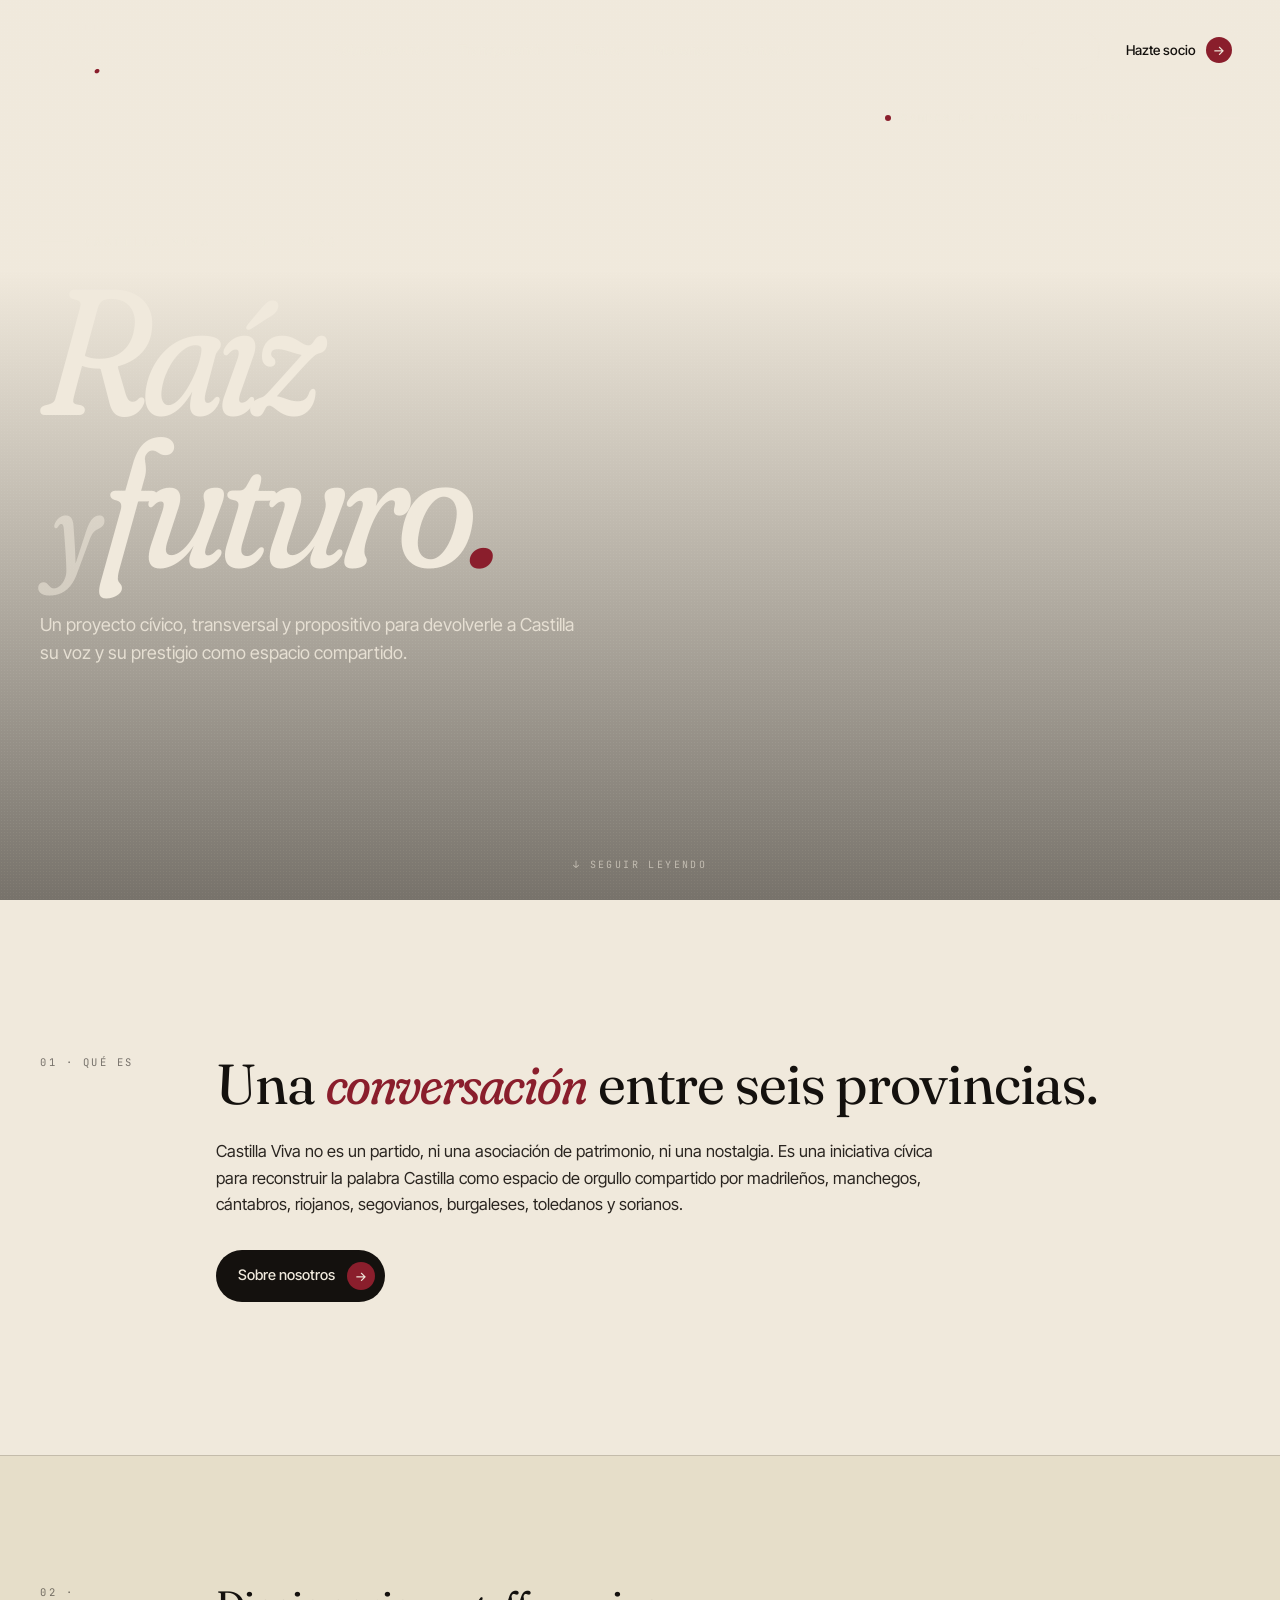
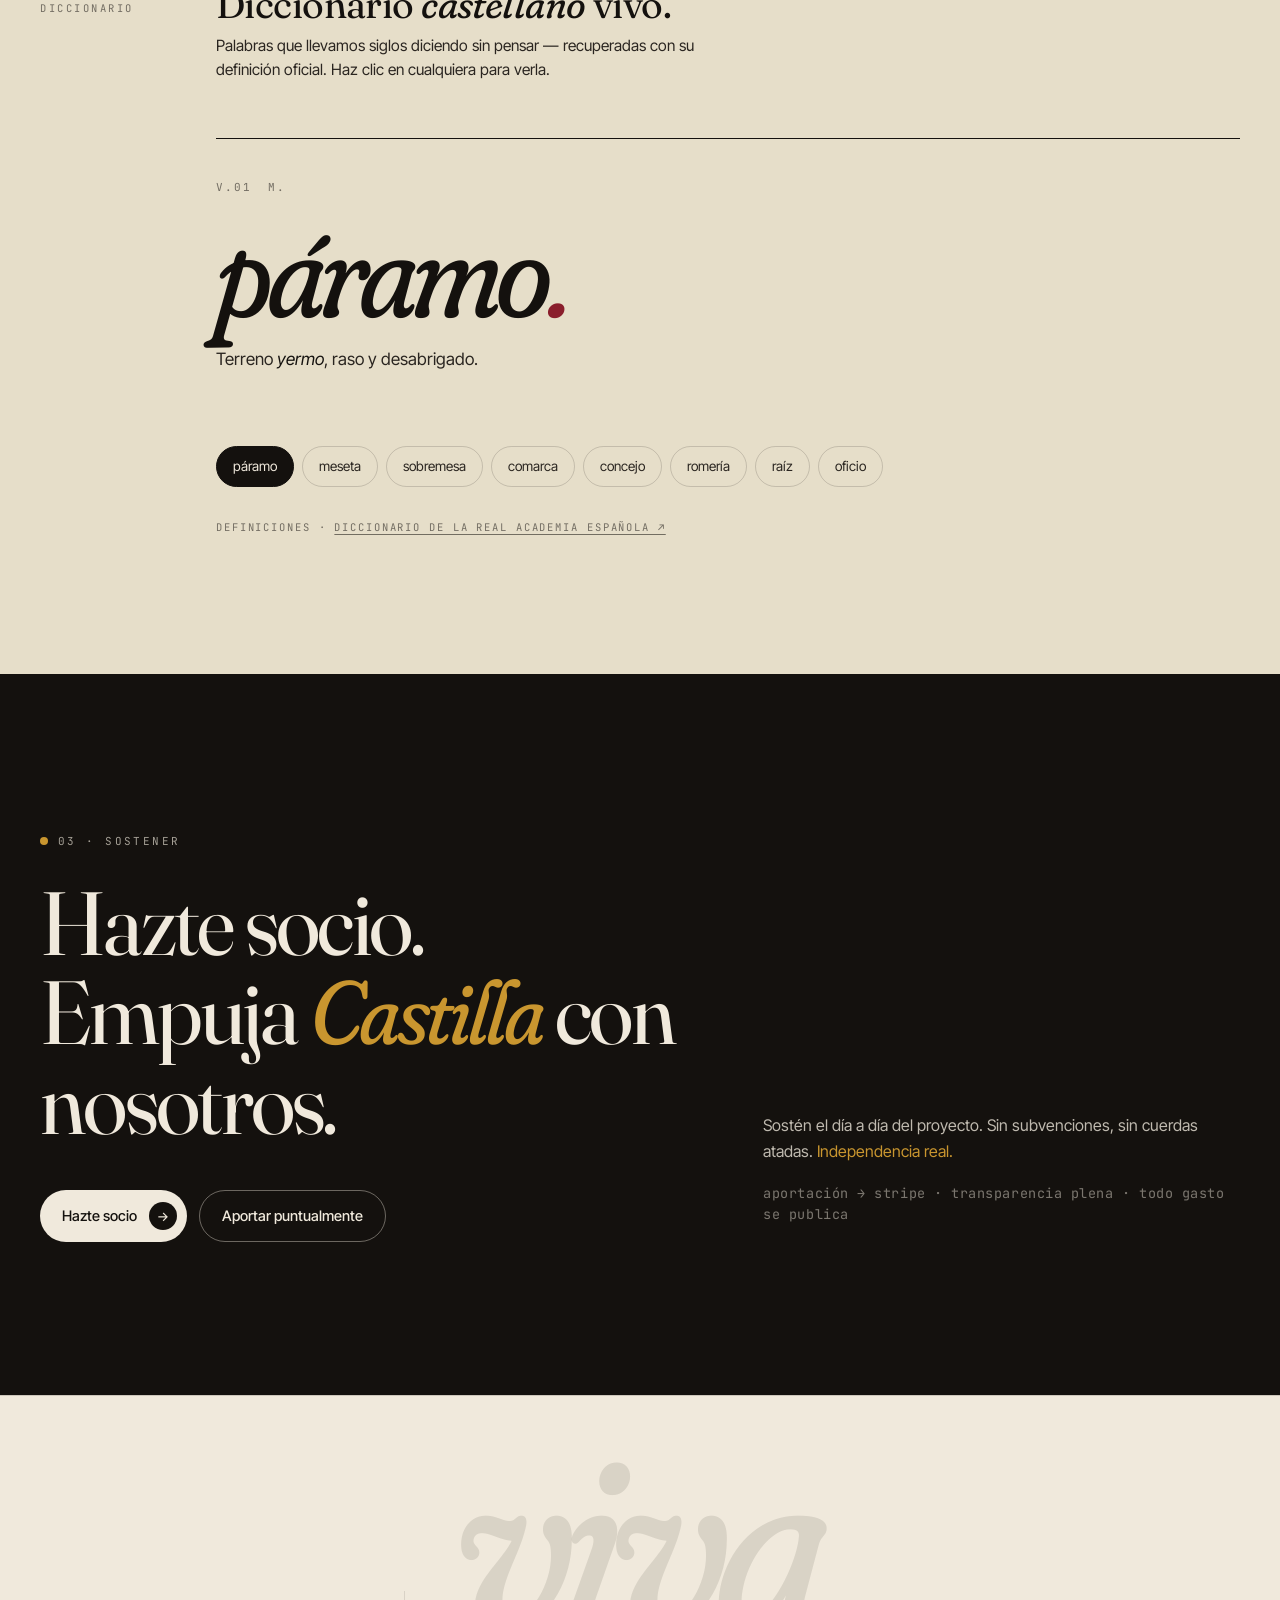
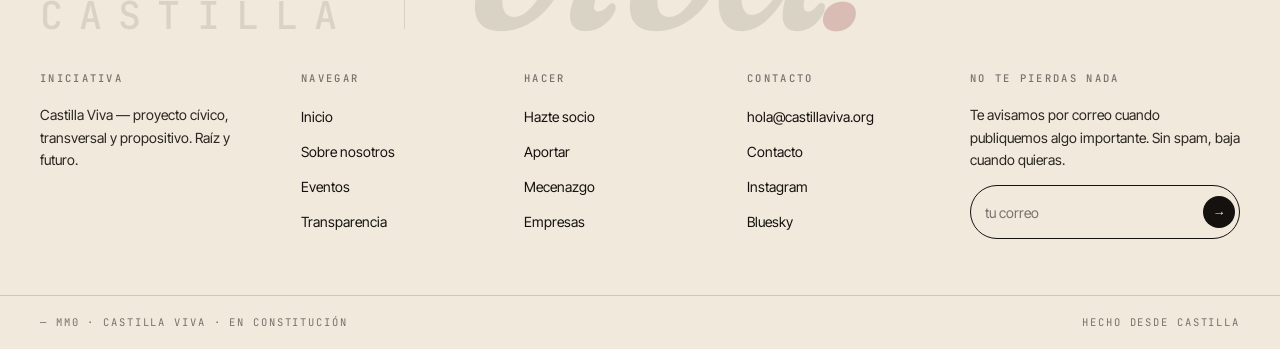
==== index.html @ f93695a1 "Add files via upload" ====
<!doctype html>
<html lang="es">
<head>
  <meta charset="utf-8">
  <title>Castilla Viva — Raíz y futuro.</title>
  <meta name="viewport" content="width=device-width, initial-scale=1">
  <meta name="description" content="Castilla Viva — proyecto cívico, transversal y propositivo. Raíz y futuro.">
  <link rel="icon" type="image/svg+xml" href="assets/avatar-v.svg">
  <link rel="stylesheet" href="colors_and_type.css">
  <link rel="stylesheet" href="_shared/site.css">
  <script src="_shared/header.js" defer></script>
  <script src="_shared/footer.js" defer></script>

  <style>
    /* ─────────────────────────────────────────────────────
       HERO — vídeos rotativos + lema "Raíz y futuro"
       ──────────────────────────────────────────────────── */
    .hero {
      position: relative;
      height: 100vh;
      min-height: 720px;
      overflow: hidden;
      color: var(--cv-paper);
      border-top: 0;
      padding: 0;
    }
    .hero .scene {
      position: absolute;
      inset: 0;
      width: 100%;
      height: 100%;
      object-fit: cover;
      opacity: 0;
      transform: scale(1);
      transition: opacity 1.8s ease, transform 6s ease;
    }
    .hero .scene.active {
      opacity: 1;
      transform: scale(1.05);
    }
    .hero .overlay {
      position: absolute; inset: 0;
      background: linear-gradient(180deg, rgba(20,17,14,0) 30%, rgba(20,17,14,.55) 100%);
    }
    .hero .grain {
      position: absolute; inset: 0;
      opacity: .14;
      mix-blend-mode: overlay;
      background-image: radial-gradient(rgba(240,233,220,.5) 1px, transparent 1px);
      background-size: 3px 3px;
      pointer-events: none;
    }

    /* Etiqueta de escena (arriba derecha) */
    .scene-label {
      position: absolute;
      top: 110px; right: 40px;
      font-family: var(--cv-mono);
      font-size: 10.5px;
      letter-spacing: .22em;
      text-transform: uppercase;
      color: rgba(240,233,220,.7);
      display: flex;
      align-items: center;
      gap: 10px;
      z-index: 2;
    }
    .scene-label .dot {
      width: 6px; height: 6px;
      background: var(--cv-carmesi);
      border-radius: 50%;
      display: inline-block;
    }
    .scene-label .pips { display: inline-flex; gap: 4px; margin-left: 12px; }
    .scene-label .pip {
      width: 18px; height: 2px;
      background: rgba(240,233,220,.3);
      transition: background .3s;
    }
    .scene-label .pip.active { background: var(--cv-paper); }
    @media (max-width: 720px) { .scene-label { top: 76px; right: 24px; font-size: 9.5px; } }

    /* Bloque central — lema */
    .hero-center {
      position: absolute;
      inset: 0;
      display: flex;
      flex-direction: column;
      justify-content: center;
      padding: 0 40px;
      z-index: 2;
    }
    @media (max-width: 720px) { .hero-center { padding: 0 24px; } }

    .hero-eyebrow {
      font-family: var(--cv-mono);
      font-size: 11.5px;
      letter-spacing: .24em;
      text-transform: uppercase;
      color: rgba(240,233,220,.7);
      margin-bottom: 24px;
      display: flex;
      align-items: center;
      gap: 12px;
    }
    .hero-eyebrow .ln {
      width: 32px; height: 1px;
      background: rgba(240,233,220,.5);
      display: inline-block;
    }

    .hero-lema {
      font-family: var(--cv-serif);
      font-weight: 400;
      font-style: italic;
      font-variation-settings: "SOFT" 100, "opsz" 144;
      font-size: clamp(80px, 14vw, 220px);
      line-height: .85;
      letter-spacing: -0.05em;
      color: var(--cv-paper);
      margin: 0;
      max-width: 1100px;
    }
    .hero-lema .y {
      font-style: italic;
      font-variation-settings: "SOFT" 100, "opsz" 144;
      color: var(--cv-paper);
      opacity: .55;
      font-size: .65em;
      padding: 0 .1em;
    }
    .hero-lema .dot { color: var(--cv-carmesi); }

    .hero-deck {
      font-family: var(--cv-sans);
      font-size: clamp(16px, 1.4vw, 19px);
      line-height: 1.55;
      color: rgba(240,233,220,.86);
      max-width: 540px;
      margin: 32px 0 0;
      text-wrap: pretty;
    }

    /* Indicador de scroll abajo */
    .scroll-cue {
      position: absolute;
      bottom: 28px; left: 50%;
      transform: translateX(-50%);
      font-family: var(--cv-mono);
      font-size: 10px;
      letter-spacing: .24em;
      text-transform: uppercase;
      color: rgba(240,233,220,.6);
      z-index: 2;
      pointer-events: none;
      animation: cuePulse 2400ms ease-in-out infinite 1.6s;
    }
    @keyframes cuePulse {
      0%, 100% { opacity: .35; transform: translate(-50%, 0); }
      50%      { opacity: 1;   transform: translate(-50%, 4px); }
    }

    /* ─────────────────────────────────────────────────────
       Sección "qué es Castilla Viva" — un solo párrafo + CTA
       ──────────────────────────────────────────────────── */
    .que-es {
      padding: clamp(96px, 12vw, 160px) 40px;
      border-top: 0;
    }
    .que-es-grid {
      max-width: 1200px;
      margin: 0 auto;
      display: grid;
      grid-template-columns: 120px 1fr;
      gap: 56px;
    }
    @media (max-width: 880px) { .que-es-grid { grid-template-columns: 1fr; gap: 32px; } }
    .que-es .num {
      font-family: var(--cv-mono);
      font-size: 10.5px;
      letter-spacing: .24em;
      text-transform: uppercase;
      color: var(--cv-mute);
    }
    .que-es h2 {
      font-family: var(--cv-serif);
      font-weight: 400;
      font-size: clamp(36px, 4.4vw, 60px);
      line-height: 1.08;
      letter-spacing: -0.02em;
      margin: 0 0 24px;
      text-wrap: balance;
      max-width: 900px;
    }
    .que-es h2 em {
      font-style: italic;
      font-variation-settings: "SOFT" 100, "opsz" 144;
      color: var(--cv-carmesi);
    }
    .que-es p {
      font-family: var(--cv-sans);
      font-size: clamp(16.5px, 1.2vw, 19px);
      line-height: 1.6;
      color: var(--cv-ink-2);
      margin: 0 0 32px;
      max-width: 720px;
      text-wrap: pretty;
    }
    .que-es .btn {
      display: inline-flex;
      align-items: center;
      gap: 12px;
      font-family: var(--cv-sans);
      font-weight: 500;
      font-size: 14.5px;
      background: var(--cv-ink);
      color: var(--cv-paper);
      padding: 12px 10px 12px 22px;
      border-radius: 999px;
      text-decoration: none;
      transition: background .25s ease;
    }
    .que-es .btn:hover { background: var(--cv-ink-2); }
    .que-es .btn .bubble {
      width: 28px; height: 28px;
      background: var(--cv-carmesi);
      color: var(--cv-paper);
      border-radius: 50%;
      display: inline-flex; align-items: center; justify-content: center;
      font-size: 13px;
    }

    /* ─────────────────────────────────────────────────────
       Diccionario castellano vivo — palabras + def. RAE
       ──────────────────────────────────────────────────── */
    .dicc {
      background: var(--cv-paper-2);
      border-top: 1px solid var(--cv-rule);
      padding: clamp(80px, 10vw, 140px) 40px;
    }
    .dicc-grid {
      max-width: 1200px;
      margin: 0 auto;
      display: grid;
      grid-template-columns: 120px 1fr;
      gap: 56px;
    }
    @media (max-width: 880px) { .dicc-grid { grid-template-columns: 1fr; gap: 24px; } }
    .dicc .num {
      font-family: var(--cv-mono);
      font-size: 10.5px;
      letter-spacing: .24em;
      text-transform: uppercase;
      color: var(--cv-mute);
    }
    .dicc h2 {
      font-family: var(--cv-serif);
      font-weight: 400;
      font-size: clamp(28px, 3vw, 38px);
      line-height: 1.1;
      letter-spacing: -0.015em;
      margin: 0 0 8px;
      color: var(--cv-ink);
    }
    .dicc .lead {
      font-family: var(--cv-sans);
      font-size: 15.5px;
      line-height: 1.55;
      color: var(--cv-ink-2);
      max-width: 540px;
      margin: 0 0 56px;
    }

    .dicc-card {
      padding: 40px 0 0;
      border-top: 1px solid var(--cv-ink);
      min-height: 280px;
      display: flex;
      flex-direction: column;
      gap: 18px;
    }
    .dicc-card .meta {
      display: flex;
      align-items: baseline;
      gap: 16px;
      font-family: var(--cv-mono);
      font-size: 11px;
      letter-spacing: .18em;
      text-transform: uppercase;
      color: var(--cv-mute);
    }
    .dicc-word {
      font-family: var(--cv-serif);
      font-weight: 400;
      font-style: italic;
      font-variation-settings: "SOFT" 100, "opsz" 144;
      font-size: clamp(72px, 10vw, 156px);
      line-height: .9;
      letter-spacing: -0.045em;
      color: var(--cv-ink);
      animation: dicFadeIn .55s ease;
    }
    .dicc-word .dot { color: var(--cv-carmesi); }
    .dicc-def {
      font-family: var(--cv-sans);
      font-size: clamp(17px, 1.3vw, 21px);
      line-height: 1.5;
      color: var(--cv-ink-2);
      max-width: 720px;
      margin: 0;
      animation: dicFadeIn .55s ease;
    }
    .dicc-def em {
      font-style: italic;
      font-variation-settings: "SOFT" 100, "opsz" 144;
      color: var(--cv-ink);
    }
    @keyframes dicFadeIn {
      from { opacity: 0; transform: translateY(8px); }
      to   { opacity: 1; transform: translateY(0); }
    }

    /* Lista de palabras seleccionables */
    .dicc-pick {
      display: flex;
      flex-wrap: wrap;
      gap: 8px;
      margin-top: 28px;
    }
    .dicc-pick button {
      background: transparent;
      border: 1px solid var(--cv-rule);
      padding: 9px 16px;
      border-radius: 999px;
      font-family: var(--cv-sans);
      font-size: 13.5px;
      color: var(--cv-ink-2);
      cursor: pointer;
      transition: border-color .2s ease, color .2s ease, background .2s ease;
    }
    .dicc-pick button:hover {
      border-color: var(--cv-ink);
      color: var(--cv-ink);
    }
    .dicc-pick button[aria-pressed="true"] {
      background: var(--cv-ink);
      border-color: var(--cv-ink);
      color: var(--cv-paper);
    }
    .dicc-source {
      margin-top: 32px;
      font-family: var(--cv-mono);
      font-size: 10.5px;
      letter-spacing: .18em;
      text-transform: uppercase;
      color: var(--cv-mute);
    }
    .dicc-source a { color: var(--cv-mute); text-decoration: underline; text-underline-offset: 3px; }
    .dicc-source a:hover { color: var(--cv-ink); }

    /* ─────────────────────────────────────────────────────
       Bloque hazte socio — oro sobre tinta (original)
       ──────────────────────────────────────────────────── */
    .socio {
      background: var(--cv-ink);
      color: var(--cv-paper);
      padding: clamp(96px, 12vw, 160px) 40px;
    }
    .socio-grid {
      max-width: 1200px;
      margin: 0 auto;
      display: grid;
      grid-template-columns: 1.4fr 1fr;
      gap: 56px;
      align-items: end;
    }
    @media (max-width: 880px) { .socio-grid { grid-template-columns: 1fr; gap: 32px; } }

    .socio .eyebrow {
      display: inline-flex;
      align-items: center;
      gap: 10px;
      font-family: var(--cv-mono);
      font-size: 11px;
      letter-spacing: .22em;
      text-transform: uppercase;
      color: rgba(240, 233, 220, .66);
      margin-bottom: 28px;
    }
    .socio .eyebrow .dot {
      width: 8px; height: 8px;
      background: var(--cv-oro);
      border-radius: 50%;
    }
    .socio h2 {
      font-family: var(--cv-serif);
      font-weight: 400;
      font-size: clamp(48px, 7vw, 92px);
      line-height: 1.0;
      letter-spacing: -0.03em;
      margin: 0;
      padding-bottom: .08em;
      text-wrap: balance;
    }
    .socio h2 em {
      font-style: italic;
      font-variation-settings: "SOFT" 100, "opsz" 144;
      color: var(--cv-oro);
    }
    .socio .ctas {
      display: flex;
      gap: 12px;
      margin-top: 36px;
      flex-wrap: wrap;
    }
    .socio .btn-primary,
    .socio .btn-secondary {
      display: inline-flex;
      align-items: center;
      gap: 12px;
      font-family: var(--cv-sans);
      font-weight: 500;
      font-size: 14.5px;
      padding: 12px 22px;
      border-radius: 999px;
      cursor: pointer;
      text-decoration: none;
      transition: background .25s, color .25s, border-color .25s;
    }
    .socio .btn-primary {
      background: var(--cv-paper);
      color: var(--cv-ink);
      padding: 12px 10px 12px 22px;
      border: 0;
    }
    .socio .btn-primary:hover { background: var(--cv-oro); }
    .socio .btn-primary .bubble {
      width: 28px; height: 28px;
      background: var(--cv-ink);
      color: var(--cv-paper);
      border-radius: 50%;
      display: inline-flex; align-items: center; justify-content: center;
      font-size: 13px;
    }
    .socio .btn-secondary {
      background: transparent;
      color: var(--cv-paper);
      border: 1px solid rgba(240, 233, 220, .4);
    }
    .socio .btn-secondary:hover { border-color: var(--cv-paper); }

    .socio-aside {
      padding-bottom: 16px;
      display: flex;
      flex-direction: column;
      gap: 18px;
    }
    .socio-aside p {
      margin: 0;
      font-family: var(--cv-sans);
      font-size: 16px;
      line-height: 1.6;
      color: rgba(240, 233, 220, .78);
    }
    .socio-aside .oro { color: var(--cv-oro); }
  </style>
</head>
<body>

<cv-header data-transparent-start></cv-header>

<main>

  <!-- ─────────────────────────────────────────────────────
       HERO — vídeo + lema
       ──────────────────────────────────────────────────── -->
  <section class="hero" id="inicio" data-screen-label="01 Inicio">

    <!-- Capas de vídeo/escena -->
    <video class="scene active" data-scene="0" src="video/lavanda-brihuega.mp4" autoplay muted loop playsinline></video>
    <div class="scene" data-scene="1" style="background: radial-gradient(120% 80% at 30% 70%, #c9a674 0%, #b48451 35%, #6a4324 78%, #2a1d10 100%);"></div>
    <div class="scene" data-scene="2" style="background: radial-gradient(120% 90% at 50% 30%, #6f9bb3 0%, #345a78 45%, #1a3447 80%, #0d1d28 100%);"></div>
    <div class="scene" data-scene="3" style="background: radial-gradient(110% 80% at 50% 50%, #d4b074 0%, #8f6d3e 30%, #3a2c1a 70%, #0f0b07 100%);"></div>

    <div class="overlay"></div>
    <div class="grain"></div>

    <!-- Etiqueta arriba derecha -->
    <div class="scene-label" id="scene-label">
      <span class="dot"></span>
      <span class="text">Campos de lavanda · Brihuega</span>
      <span class="pips">
        <span class="pip active"></span>
        <span class="pip"></span>
        <span class="pip"></span>
        <span class="pip"></span>
      </span>
    </div>

    <!-- Lema centrado -->
    <div class="hero-center">
      <span class="hero-eyebrow"><span class="ln"></span>Castilla viva · v.1 · 2026</span>
      <h1 class="hero-lema">
        Raíz<br>
        <span class="y">y</span>futuro<span class="dot">.</span>
      </h1>
      <p class="hero-deck">
        Un proyecto cívico, transversal y propositivo para devolverle a Castilla
        su voz y su prestigio como espacio compartido.
      </p>
    </div>

    <span class="scroll-cue">↓ seguir leyendo</span>
  </section>


  <!-- ─────────────────────────────────────────────────────
       QUÉ ES — resumen muy breve
       ──────────────────────────────────────────────────── -->
  <section class="que-es" id="que-es">
    <div class="que-es-grid">
      <span class="num">01 · qué es</span>
      <div>
        <h2>Una <em>conversación</em> entre seis provincias.</h2>
        <p>
          Castilla Viva no es un partido, ni una asociación de patrimonio, ni una
          nostalgia. Es una iniciativa cívica para reconstruir la palabra Castilla
          como espacio de orgullo compartido por madrileños, manchegos, cántabros,
          riojanos, segovianos, burgaleses, toledanos y sorianos.
        </p>
        <a class="btn" href="sobre-nosotros.html">
          Sobre nosotros
          <span class="bubble">→</span>
        </a>
      </div>
    </div>
  </section>


  <!-- ─────────────────────────────────────────────────────
       DICCIONARIO — palabras + def. RAE
       ──────────────────────────────────────────────────── -->
  <section class="dicc" id="diccionario">
    <div class="dicc-grid">
      <span class="num">02 · diccionario</span>
      <div>
        <h2>Diccionario <em style="font-style: italic; font-variation-settings: 'SOFT' 100;">castellano</em> vivo.</h2>
        <p class="lead">
          Palabras que llevamos siglos diciendo sin pensar — recuperadas con
          su definición oficial. Haz clic en cualquiera para verla.
        </p>

        <div class="dicc-card">
          <div class="meta">
            <span id="dicc-num">v.01</span>
            <span id="dicc-type"></span>
          </div>
          <div class="dicc-word" id="dicc-word">páramo<span class="dot">.</span></div>
          <p class="dicc-def" id="dicc-def">Terreno <em>yermo</em>, raso y desabrigado.</p>
        </div>

        <div class="dicc-pick" id="dicc-pick" role="tablist" aria-label="Palabras del diccionario"></div>

        <p class="dicc-source">
          Definiciones · <a href="https://dle.rae.es/" target="_blank" rel="noopener">Diccionario de la Real Academia Española ↗</a>
        </p>
      </div>
    </div>
  </section>


  <!-- ─────────────────────────────────────────────────────
       HAZTE SOCIO — oro sobre tinta
       ──────────────────────────────────────────────────── -->
  <section class="socio" id="socio">
    <div class="socio-grid">
      <div>
        <span class="eyebrow"><span class="dot"></span>03 · sostener</span>
        <h2>
          Hazte socio.<br>
          Empuja <em>Castilla</em> con nosotros.
        </h2>
        <div class="ctas">
          <a class="btn-primary" href="hazte-socio.html">
            Hazte socio
            <span class="bubble">→</span>
          </a>
          <a class="btn-secondary" href="https://buy.stripe.com/REEMPLAZAR_CON_PAYMENT_LINK" target="_blank" rel="noopener">
            Aportar puntualmente
          </a>
        </div>
      </div>
      <div class="socio-aside">
        <p>
          Sostén el día a día del proyecto. Sin subvenciones, sin cuerdas atadas.
          <span class="oro">Independencia real.</span>
        </p>
        <p style="font-size: 13.5px; opacity: .6; font-family: var(--cv-mono); letter-spacing: .04em;">
          aportación → stripe · transparencia plena · todo gasto se publica
        </p>
      </div>
    </div>
  </section>

</main>

<cv-footer></cv-footer>


<!-- ─────────────────────────────────────────────────────
     Scripts de la home
     ──────────────────────────────────────────────────── -->
<script>
  // ── HERO · rotación de escenas ───────────────────────────
  (function () {
    const SCENES = [
      'Campos de lavanda · Brihuega',
      'Estepa manchega',
      'Mar cantábrico',
      'Madrid · cámara rápida',
    ];
    const scenes = document.querySelectorAll('.hero .scene');
    const pips = document.querySelectorAll('.scene-label .pip');
    const labelText = document.querySelector('#scene-label .text');
    let i = 0;
    setInterval(() => {
      scenes[i].classList.remove('active');
      pips[i].classList.remove('active');
      i = (i + 1) % SCENES.length;
      scenes[i].classList.add('active');
      pips[i].classList.add('active');
      labelText.textContent = SCENES[i];
    }, 4800);
  })();

  // ── DICCIONARIO · palabras + definiciones RAE ────────────
  // ⚠️ Edita libremente este array — formato: { word, def, type, attrib }
  //    def admite <em> para resaltar palabras dentro de la definición.
  //    type es la abreviatura RAE: m., f., tr., intr., adj., etc.
  const PALABRAS = [
    { word: 'páramo',     type: 'm.', def: 'Terreno <em>yermo</em>, raso y desabrigado.' },
    { word: 'meseta',     type: 'f.', def: 'Planicie extensa situada a determinada altura sobre el nivel del mar.' },
    { word: 'sobremesa',  type: 'f.', def: 'Tiempo que se está a la mesa después de haber comido.' },
    { word: 'comarca',    type: 'f.', def: 'División de territorio que comprende varias poblaciones.' },
    { word: 'concejo',    type: 'm.', def: 'Reunión de los individuos de un concejo o municipio. Ayuntamiento.' },
    { word: 'romería',    type: 'f.', def: 'Viaje o peregrinación, especialmente la que se hace por <em>devoción</em> a un santuario.' },
    { word: 'raíz',       type: 'f.', def: 'Parte de los vegetales que crece en dirección inversa a la del tallo y se encarga de absorber sustancias necesarias para su crecimiento.' },
    { word: 'oficio',     type: 'm.', def: 'Ocupación habitual. Cargo, ministerio. Profesión de algún arte mecánica.' },
  ];

  (function () {
    const pick = document.getElementById('dicc-pick');
    const wordEl = document.getElementById('dicc-word');
    const defEl = document.getElementById('dicc-def');
    const numEl = document.getElementById('dicc-num');
    const typeEl = document.getElementById('dicc-type');

    function render(idx) {
      const p = PALABRAS[idx];
      wordEl.innerHTML = `${p.word}<span class="dot">.</span>`;
      defEl.innerHTML = p.def;
      numEl.textContent = `v.${String(idx + 1).padStart(2, '0')}`;
      typeEl.textContent = p.type || '';
      // re-trigger animation
      wordEl.style.animation = 'none'; defEl.style.animation = 'none';
      // eslint-disable-next-line
      wordEl.offsetHeight; defEl.offsetHeight;
      wordEl.style.animation = ''; defEl.style.animation = '';

      pick.querySelectorAll('button').forEach((b, i) => {
        b.setAttribute('aria-pressed', String(i === idx));
      });
    }

    PALABRAS.forEach((p, i) => {
      const b = document.createElement('button');
      b.type = 'button';
      b.textContent = p.word;
      b.setAttribute('aria-pressed', String(i === 0));
      b.addEventListener('click', () => render(i));
      pick.appendChild(b);
    });

    render(0);
  })();
</script>

</body>
</html>
---- colors_and_type.css ----
/* ─────────────────────────────────────────────────────────────
   Castilla Viva — design tokens
   Sourced from uploads/Manual Castilla Viva.html
   ──────────────────────────────────────────────────────────── */

/* Fraunces + JetBrains Mono + Inter Tight — Google Fonts */
@import url('https://fonts.googleapis.com/css2?family=Fraunces:ital,opsz,wght,SOFT@0,9..144,300..900,0..100;1,9..144,300..900,0..100&family=Inter+Tight:ital,wght@0,100..900;1,100..900&family=JetBrains+Mono:wght@400;500;700&display=swap');

:root {
  /* ── Tinta y papel (marca madre) ───────────────────────── */
  --cv-ink:        #14110e;   /* tinta · texto, fondos invertidos */
  --cv-ink-2:      #2a2520;   /* tinta secundaria · cuerpo de texto */
  --cv-paper:      #f0e9dc;   /* papel envejecido · fondo principal */
  --cv-paper-2:    #e6dec9;   /* papel medio · zonas de descanso */
  --cv-paper-3:    #d8cfb6;   /* papel oscuro · acentos sutiles */

  /* ── Reglas, mutes ─────────────────────────────────────── */
  --cv-rule:       rgba(20,17,14,.16);
  --cv-rule-2:     rgba(20,17,14,.08);
  --cv-mute:       rgba(20,17,14,.55);
  --cv-mute-2:     rgba(20,17,14,.32);
  --cv-rule-inv:   rgba(240,233,220,.18);
  --cv-mute-inv:   rgba(240,233,220,.55);

  /* ── Acentos marca madre — RESERVADOS ──────────────────── */
  --cv-carmesi:    #8a1e2c;   /* solo en el punto sobre claro */
  --cv-carmesi-2:  #6b1220;
  --cv-oro:        #c9962f;   /* solo sobre oscuro / invertido */
  --cv-oro-2:      #a07820;
  --cv-oro-light:  #d9a849;

  /* ── Submarcas regionales ──────────────────────────────── */
  --cv-merindades:    #2f5d3a;  /* I · verde monte — norte del Duero */
  --cv-merindades-2:  #1f3f28;
  --cv-comunidades:   #5b3f7a;  /* II · morado comunero — Villalar */
  --cv-comunidades-2: #432d5c;
  --cv-ordenes:       #2e5a7e;  /* III · añil manchego — sur peninsular */
  --cv-ordenes-2:     #1f3f5a;

  /* ── Familias tipográficas ─────────────────────────────── */
  --cv-mono:  'JetBrains Mono', ui-monospace, SFMono-Regular, Menlo, monospace;
  --cv-sans:  'Inter Tight', -apple-system, BlinkMacSystemFont, 'Helvetica Neue', sans-serif;
  --cv-serif: 'Fraunces', 'Iowan Old Style', Georgia, serif;

  /* ── Escalas semánticas (jerarquía editorial) ──────────── */
  /* Display · Fraunces itálica SOFT 100 — solo titulares heroicos */
  --cv-display-size:    clamp(56px, 7vw, 96px);
  --cv-display-lh:      .95;
  --cv-display-tracking: -0.025em;

  /* H1 · Fraunces 400 — entradas de sección */
  --cv-h1-size:         40px;
  --cv-h1-lh:           1.05;
  --cv-h1-tracking:     -0.02em;

  /* H2 · Fraunces 400 */
  --cv-h2-size:         28px;
  --cv-h2-lh:           1.15;
  --cv-h2-tracking:     -0.015em;

  /* H3 · Fraunces 400 */
  --cv-h3-size:         22px;
  --cv-h3-lh:           1.2;
  --cv-h3-tracking:     -0.01em;

  /* Eyebrow · JetBrains Mono uppercase — etiquetas / archivo */
  --cv-eyebrow-size:    11px;
  --cv-eyebrow-tracking: .26em;

  /* Eyebrow micro — pies, datos, números */
  --cv-meta-size:       10px;
  --cv-meta-tracking:   .14em;

  /* Body · Inter Tight — voz cotidiana */
  --cv-body-size:       16px;
  --cv-body-lh:         1.55;

  /* Body S · texto secundario */
  --cv-body-s-size:     13.5px;
  --cv-body-s-lh:       1.6;

  /* Code / numeric */
  --cv-code-size:       12px;

  /* ── Espaciado base (anclaje compositivo) ──────────────── */
  --cv-space-1:  4px;
  --cv-space-2:  8px;
  --cv-space-3:  12px;
  --cv-space-4:  16px;
  --cv-space-5:  24px;
  --cv-space-6:  32px;
  --cv-space-7:  48px;
  --cv-space-8:  64px;
  --cv-space-9:  96px;
  --cv-space-10: 128px;

  /* ── Radios (mínimos — el sistema es plano y editorial) ── */
  --cv-radius-0:    0;       /* tarjetas, contenedores, cuadrículas */
  --cv-radius-xs:   2px;     /* swatches, chips */
  --cv-radius-sm:   4px;     /* tags */
  --cv-radius-md:   12px;    /* avatares cuadrados */
  --cv-radius-pill: 999px;   /* avatares circulares */

  /* ── Bordes ────────────────────────────────────────────── */
  --cv-border-thin:  1px solid var(--cv-rule);
  --cv-border-ink:   1px solid var(--cv-ink);

  /* ── Aire mínimo perimetral del logo (en x-heights) ────── */
  --cv-logo-aire:    1x;     /* distancia mínima a cualquier borde */
}

/* ─────────────────────────────────────────────────────────────
   Defaults y reset suave
   ──────────────────────────────────────────────────────────── */

html, body {
  background: var(--cv-paper);
  color: var(--cv-ink);
  font-family: var(--cv-sans);
  font-weight: 400;
  font-size: var(--cv-body-size);
  line-height: var(--cv-body-lh);
  -webkit-font-smoothing: antialiased;
  text-rendering: optimizeLegibility;
}

/* Trama de papel — opcional, aplicar a contextos editoriales */
.cv-paper-grain::before {
  content: "";
  position: fixed; inset: 0;
  pointer-events: none;
  z-index: 0;
  background-image: radial-gradient(rgba(20,17,14,.05) 1px, transparent 1px);
  background-size: 3px 3px;
  opacity: .5;
  mix-blend-mode: multiply;
}

/* ─────────────────────────────────────────────────────────────
   Estilos semánticos
   ──────────────────────────────────────────────────────────── */

.cv-display {
  font-family: var(--cv-serif);
  font-weight: 400;
  font-style: italic;
  font-variation-settings: "SOFT" 100, "opsz" 144;
  font-size: var(--cv-display-size);
  line-height: var(--cv-display-lh);
  letter-spacing: var(--cv-display-tracking);
  text-wrap: balance;
}

.cv-h1 {
  font-family: var(--cv-serif);
  font-weight: 400;
  font-size: var(--cv-h1-size);
  line-height: var(--cv-h1-lh);
  letter-spacing: var(--cv-h1-tracking);
  text-wrap: balance;
}
.cv-h1 em,
.cv-h2 em,
.cv-h3 em,
.cv-display em {
  font-style: italic;
  font-variation-settings: "SOFT" 100;
  color: var(--cv-carmesi);
}

.cv-h2 {
  font-family: var(--cv-serif);
  font-weight: 400;
  font-size: var(--cv-h2-size);
  line-height: var(--cv-h2-lh);
  letter-spacing: var(--cv-h2-tracking);
  text-wrap: balance;
}

.cv-h3 {
  font-family: var(--cv-serif);
  font-weight: 400;
  font-size: var(--cv-h3-size);
  line-height: var(--cv-h3-lh);
  letter-spacing: var(--cv-h3-tracking);
}

.cv-eyebrow {
  font-family: var(--cv-mono);
  font-weight: 500;
  font-size: var(--cv-eyebrow-size);
  letter-spacing: var(--cv-eyebrow-tracking);
  text-transform: uppercase;
  color: var(--cv-mute);
}

.cv-meta {
  font-family: var(--cv-mono);
  font-weight: 400;
  font-size: var(--cv-meta-size);
  letter-spacing: var(--cv-meta-tracking);
  text-transform: uppercase;
  color: var(--cv-mute);
}

.cv-body {
  font-family: var(--cv-sans);
  font-size: var(--cv-body-size);
  line-height: var(--cv-body-lh);
  color: var(--cv-ink-2);
  text-wrap: pretty;
}

.cv-body-s {
  font-family: var(--cv-sans);
  font-size: var(--cv-body-s-size);
  line-height: var(--cv-body-s-lh);
  color: var(--cv-ink-2);
  text-wrap: pretty;
}

.cv-code {
  font-family: var(--cv-mono);
  font-size: var(--cv-code-size);
  background: var(--cv-paper-2);
  padding: 1px 6px;
  border-radius: var(--cv-radius-xs);
}

/* ─────────────────────────────────────────────────────────────
   El logotipo · marca canónica
   Composición: CASTILLA (mono) · regla · viva. (serif itálica SOFT 100) · punto
   ──────────────────────────────────────────────────────────── */

.cv-mark {
  display: inline-block;
  text-align: left;
  color: var(--cv-ink);
}
.cv-mark .castilla {
  font-family: var(--cv-mono);
  font-weight: 500;
  font-size: 14px;
  letter-spacing: .42em;
  text-transform: uppercase;
  line-height: 1;
  display: block;
  margin-bottom: 12px;
  padding-bottom: 12px;
  border-bottom: 1px solid currentColor;
}
.cv-mark .viva {
  font-family: var(--cv-serif);
  font-weight: 400;
  font-style: italic;
  font-variation-settings: "SOFT" 100, "opsz" 144;
  font-size: 88px;
  line-height: .85;
  letter-spacing: -0.05em;
  text-transform: lowercase;
  display: block;
}
.cv-mark .dot { color: var(--cv-carmesi); }

/* Variant: invertido (oscuro) — viva entera en oro, punto en papel */
.cv-mark--invertido { color: var(--cv-paper); }
.cv-mark--invertido .viva { color: var(--cv-oro); }
.cv-mark--invertido .dot { color: var(--cv-paper); }

/* Variant: submarcas — viva en color regional, punto en tinta */
.cv-mark--merindades  .viva { color: var(--cv-merindades); }
.cv-mark--comunidades .viva { color: var(--cv-comunidades); }
.cv-mark--ordenes     .viva { color: var(--cv-ordenes); }
.cv-mark--merindades  .dot,
.cv-mark--comunidades .dot,
.cv-mark--ordenes     .dot { color: var(--cv-ink); }

/* Sizes */
.cv-mark--xs .castilla { font-size: 7.5px; letter-spacing: .38em; margin-bottom: 5px; padding-bottom: 5px; }
.cv-mark--xs .viva     { font-size: 36px; }
.cv-mark--sm .castilla { font-size: 10px;  margin-bottom: 8px;  padding-bottom: 8px;  }
.cv-mark--sm .viva     { font-size: 56px; }
.cv-mark--md .castilla { font-size: 13px;  margin-bottom: 12px; padding-bottom: 12px; }
.cv-mark--md .viva     { font-size: 88px; }
.cv-mark--lg .castilla { font-size: 18px;  margin-bottom: 18px; padding-bottom: 18px; }
.cv-mark--lg .viva     { font-size: 132px; }
---- _shared/site.css ----
/* ─────────────────────────────────────────────────────────────
   Castilla Viva — estilos base compartidos en todo el sitio
   ──────────────────────────────────────────────────────────── */

* { box-sizing: border-box; }
html, body {
  margin: 0;
  padding: 0;
  background: var(--cv-paper);
  color: var(--cv-ink);
  font-family: var(--cv-sans);
  font-size: var(--cv-body-size);
  line-height: var(--cv-body-lh);
  -webkit-font-smoothing: antialiased;
  -moz-osx-font-smoothing: grayscale;
}
html { scroll-behavior: smooth; }
a { color: inherit; text-decoration: none; }
button { font: inherit; cursor: pointer; }
img, svg, video { display: block; max-width: 100%; }
::selection { background: var(--cv-ink); color: var(--cv-paper); }
:focus-visible { outline: 2px solid var(--cv-carmesi); outline-offset: 2px; }

@keyframes cvFadeIn {
  from { opacity: 0; transform: translateY(8px); }
  to   { opacity: 1; transform: translateY(0); }
}

@media (prefers-reduced-motion: reduce) {
  *, *::before, *::after {
    animation-duration: 0.001ms !important;
    animation-iteration-count: 1 !important;
    transition-duration: 0.001ms !important;
  }
}
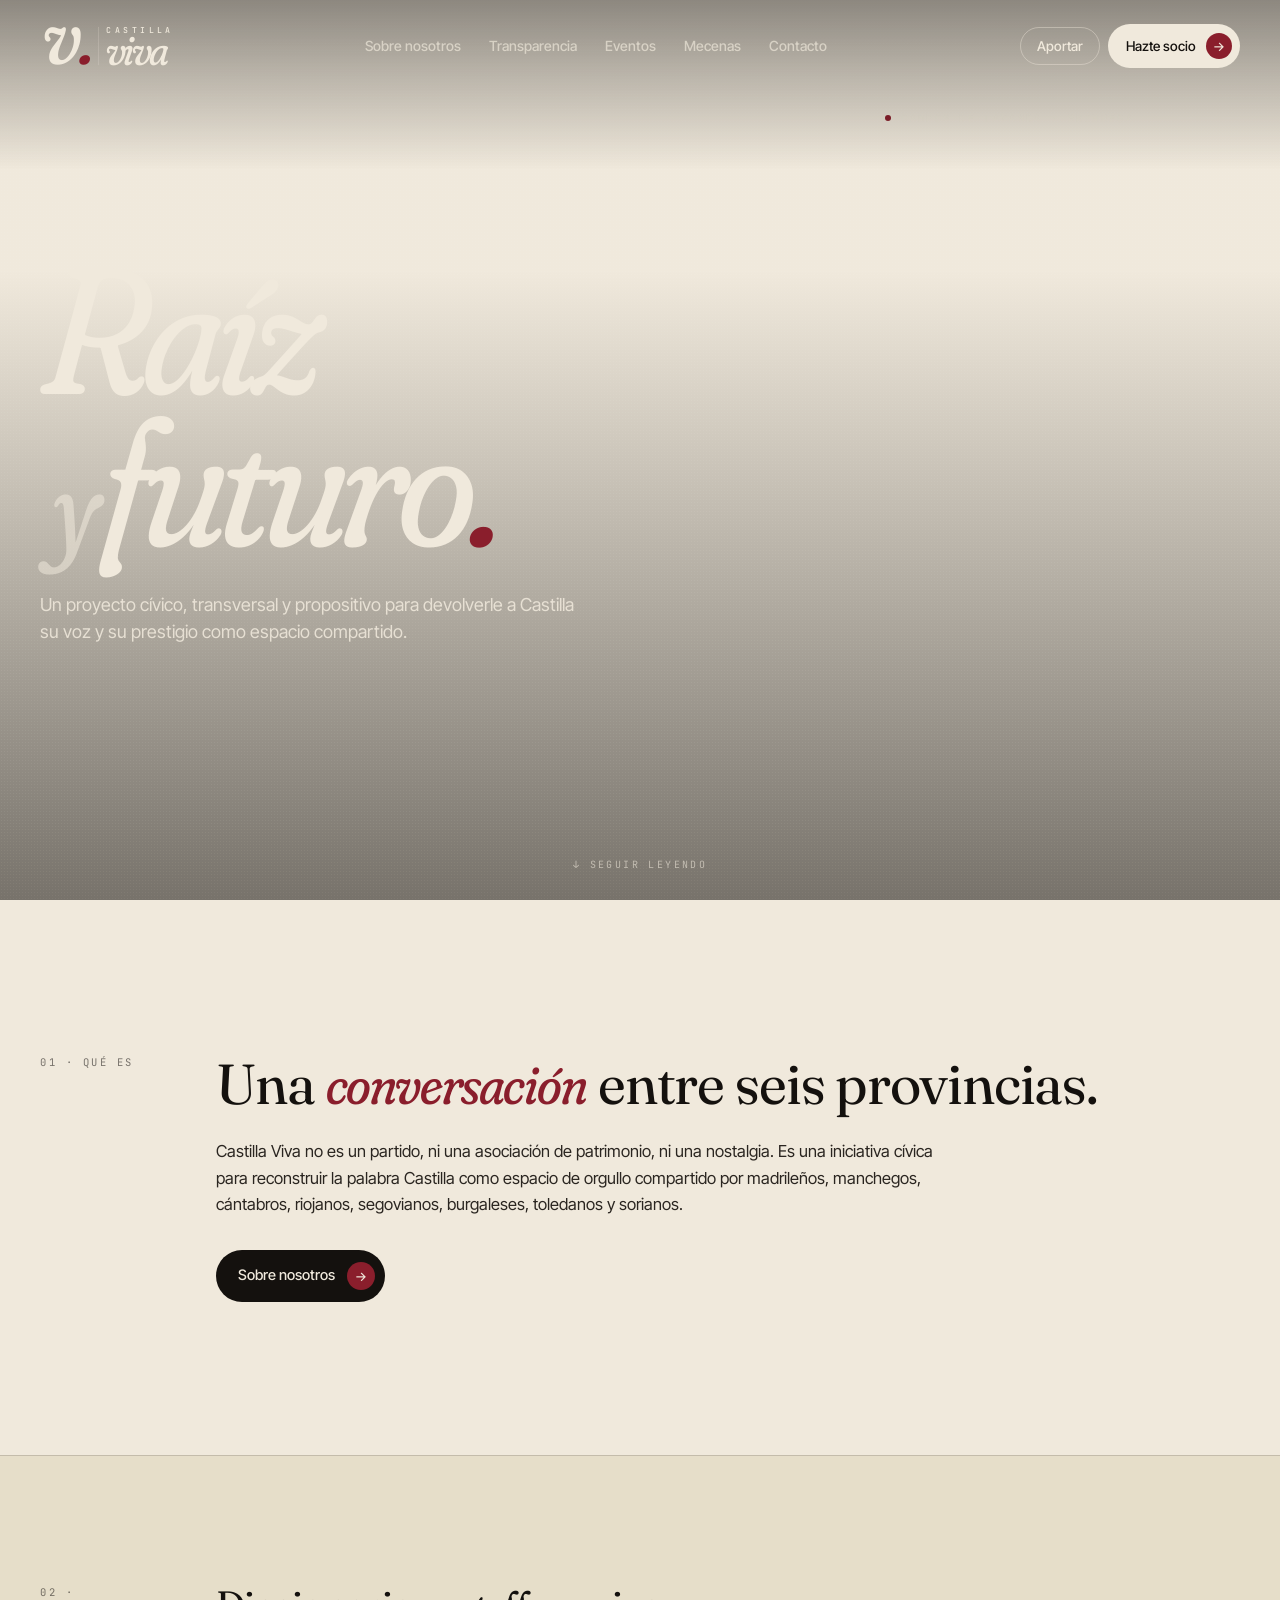
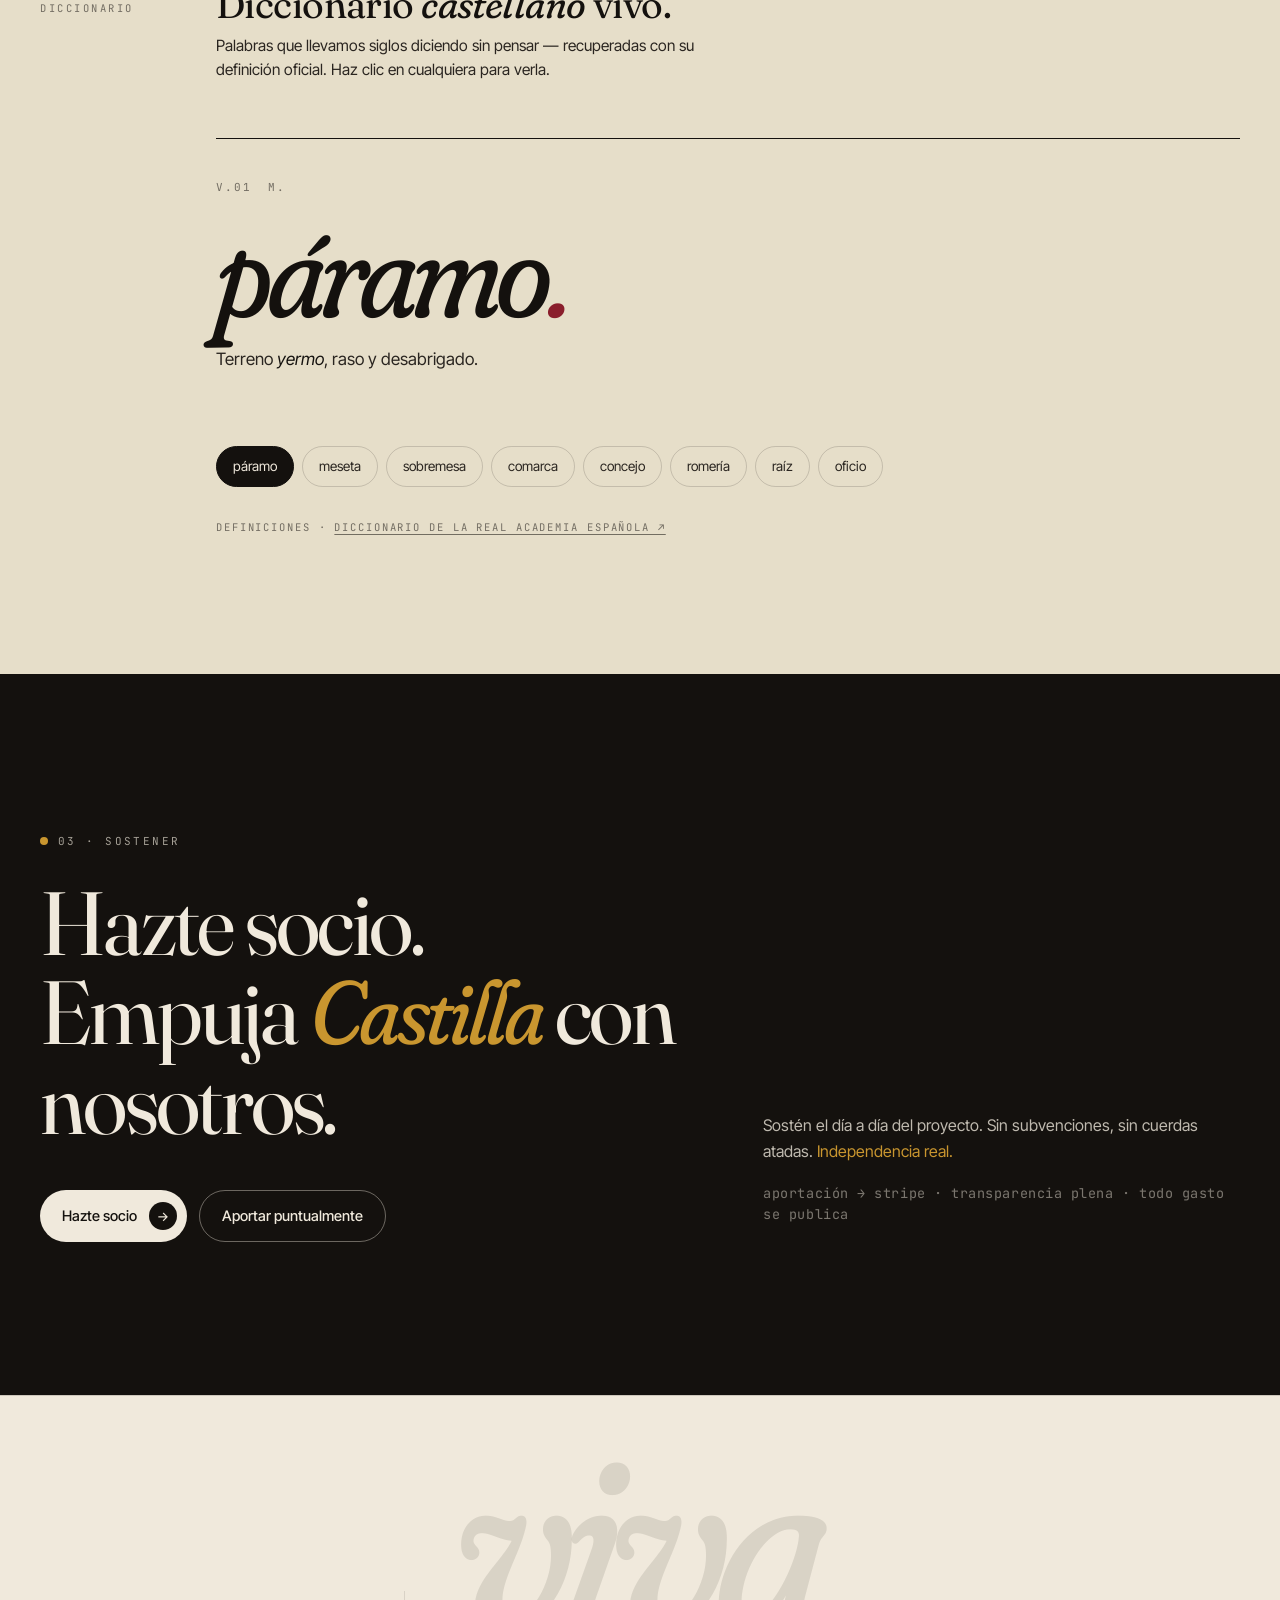
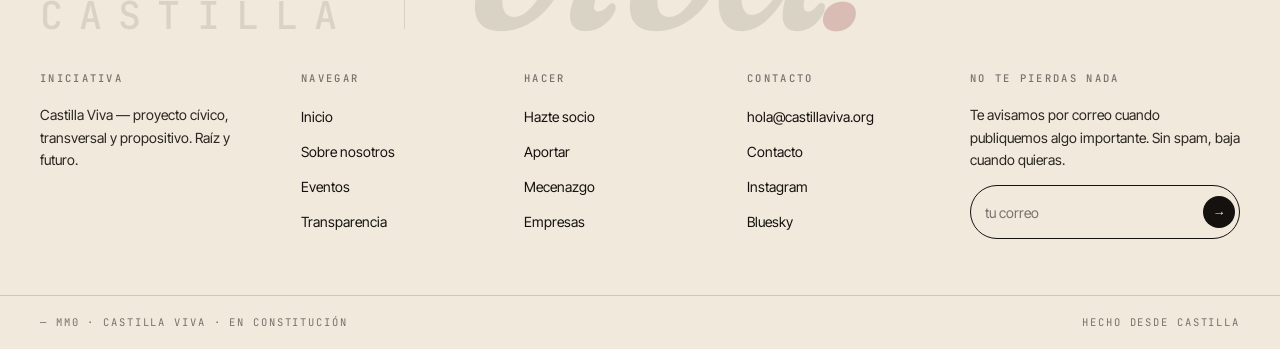
==== commit bc111b4a: "Add files via upload" ====
--- a/index.html
+++ b/index.html
@@ -5,7 +5,23 @@
   <title>Castilla Viva — Raíz y futuro.</title>
   <meta name="viewport" content="width=device-width, initial-scale=1">
   <meta name="description" content="Castilla Viva — proyecto cívico, transversal y propositivo. Raíz y futuro.">
-  <link rel="icon" type="image/svg+xml" href="assets/avatar-v.svg">
+  <link rel="canonical" href="https://castillaviva.org/">
+  <link rel="icon" type="image/svg+xml" href="assets/favicon.svg">
+  <!-- Open Graph -->
+  <meta property="og:type" content="website">
+  <meta property="og:site_name" content="Castilla Viva">
+  <meta property="og:title" content="Castilla Viva — Raíz y futuro.">
+  <meta property="og:description" content="Un proyecto cívico, transversal y propositivo para devolverle a Castilla su voz y su prestigio como espacio compartido.">
+  <meta property="og:url" content="https://castillaviva.org/">
+  <meta property="og:image" content="https://castillaviva.org/assets/og-image.svg">
+  <meta property="og:image:width" content="1200">
+  <meta property="og:image:height" content="630">
+  <meta property="og:locale" content="es_ES">
+  <!-- Twitter Card -->
+  <meta name="twitter:card" content="summary_large_image">
+  <meta name="twitter:title" content="Castilla Viva — Raíz y futuro.">
+  <meta name="twitter:description" content="Un proyecto cívico, transversal y propositivo para devolverle a Castilla su voz y su prestigio como espacio compartido.">
+  <meta name="twitter:image" content="https://castillaviva.org/assets/og-image.svg">
   <link rel="stylesheet" href="colors_and_type.css">
   <link rel="stylesheet" href="_shared/site.css">
   <script src="_shared/header.js" defer></script>
@@ -478,9 +494,9 @@
 
     <!-- Capas de vídeo/escena -->
     <video class="scene active" data-scene="0" src="video/lavanda-brihuega.mp4" autoplay muted loop playsinline></video>
-    <div class="scene" data-scene="1" style="background: radial-gradient(120% 80% at 30% 70%, #c9a674 0%, #b48451 35%, #6a4324 78%, #2a1d10 100%);"></div>
-    <div class="scene" data-scene="2" style="background: radial-gradient(120% 90% at 50% 30%, #6f9bb3 0%, #345a78 45%, #1a3447 80%, #0d1d28 100%);"></div>
-    <div class="scene" data-scene="3" style="background: radial-gradient(110% 80% at 50% 50%, #d4b074 0%, #8f6d3e 30%, #3a2c1a 70%, #0f0b07 100%);"></div>
+    <video class="scene" data-scene="1" src="video/estepa-manchega.mp4" autoplay muted loop playsinline preload="auto"></video>
+    <video class="scene" data-scene="2" src="video/marcantabrico.mp4" autoplay muted loop playsinline preload="auto"></video>
+    <video class="scene" data-scene="3" src="video/vistaaereamadrid.mp4" style="object-position: 50% 56%;" autoplay muted loop playsinline preload="auto"></video>
 
     <div class="overlay"></div>
     <div class="grain"></div>
@@ -499,7 +515,6 @@
 
     <!-- Lema centrado -->
     <div class="hero-center">
-      <span class="hero-eyebrow"><span class="ln"></span>Castilla viva · v.1 · 2026</span>
       <h1 class="hero-lema">
         Raíz<br>
         <span class="y">y</span>futuro<span class="dot">.</span>
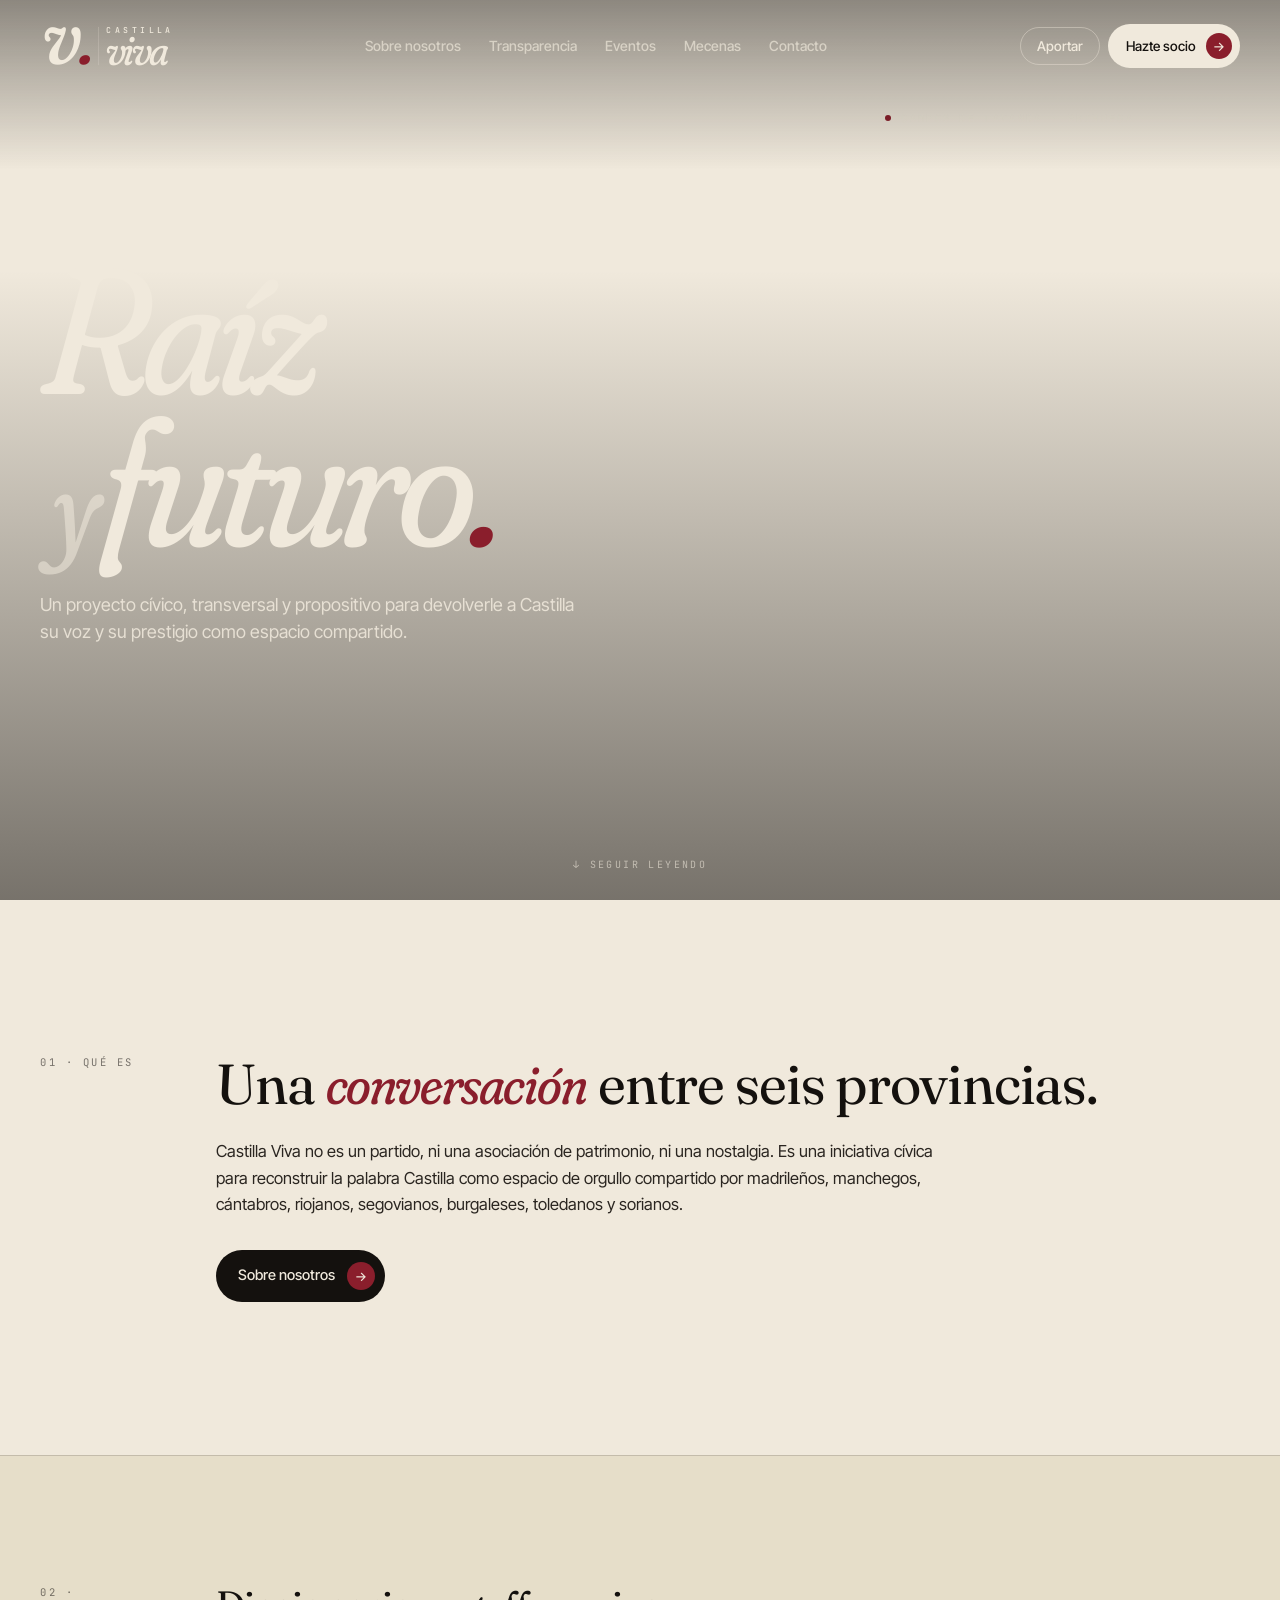
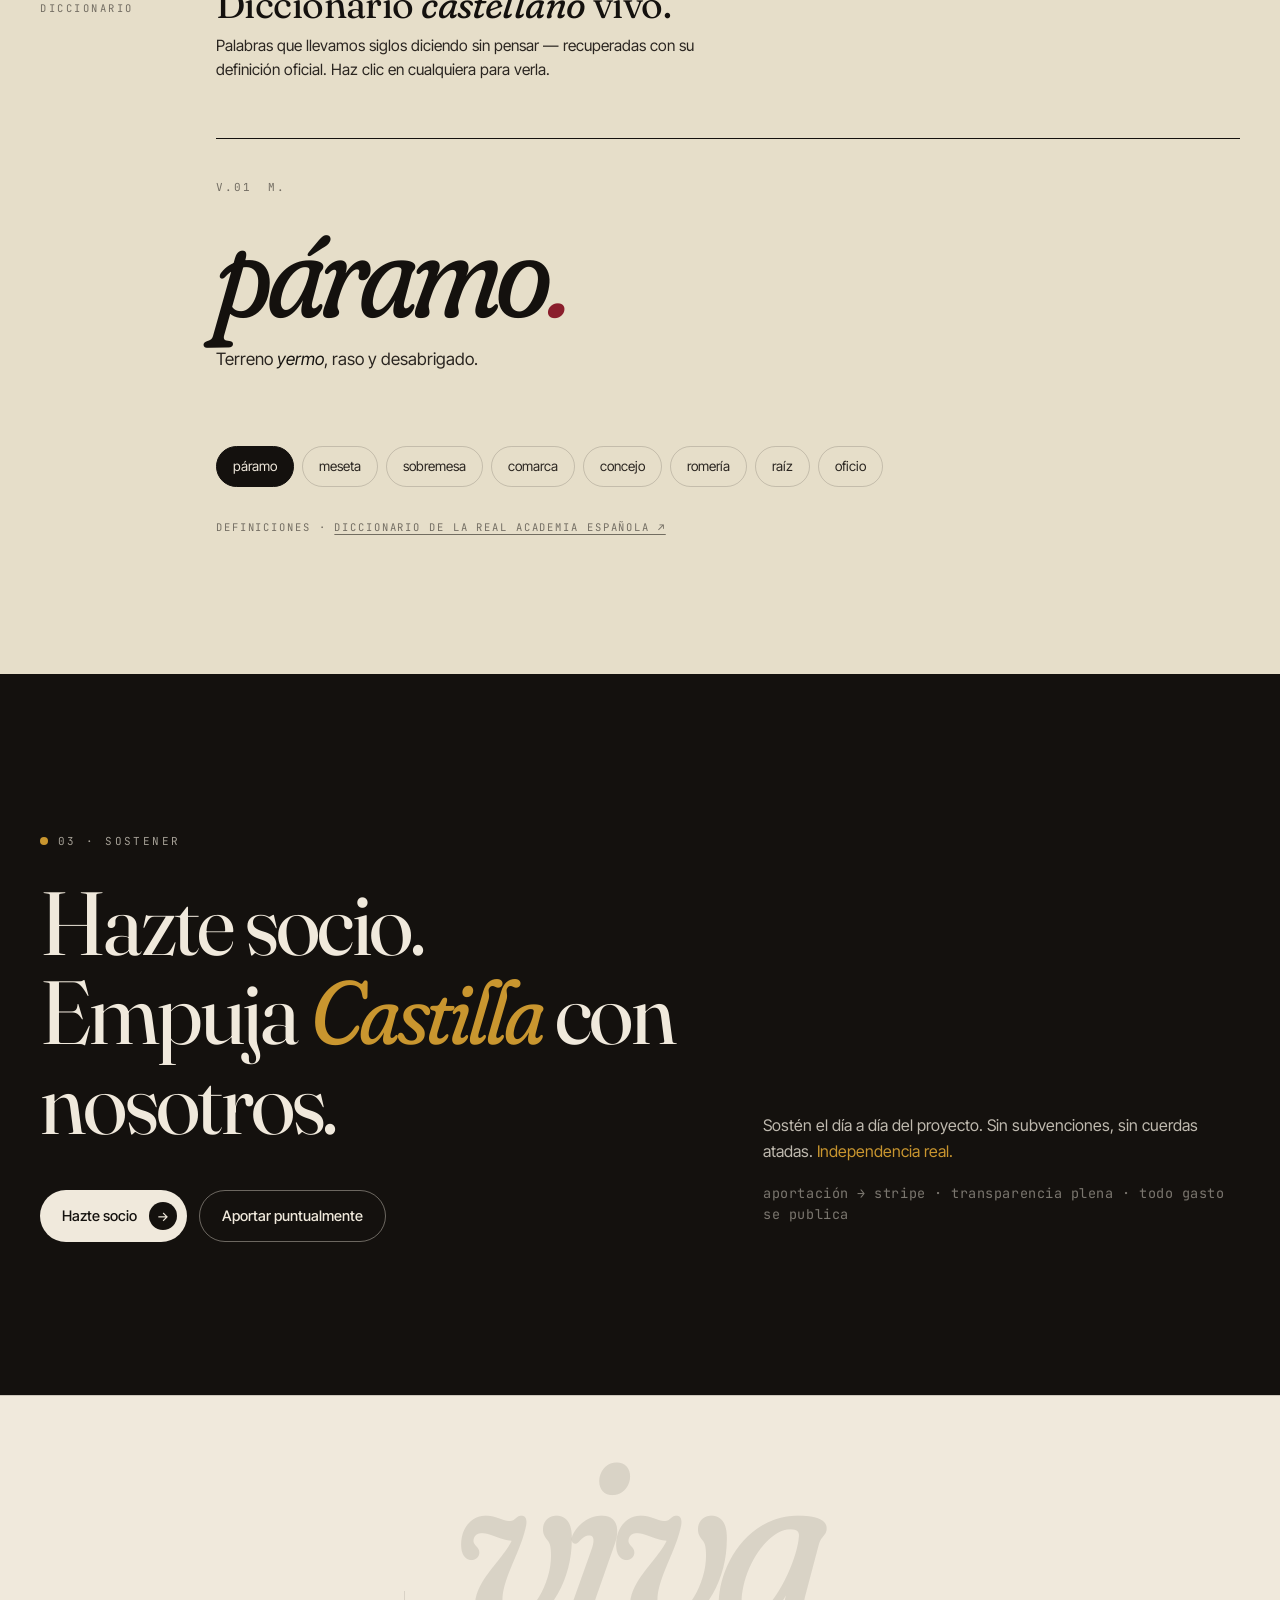
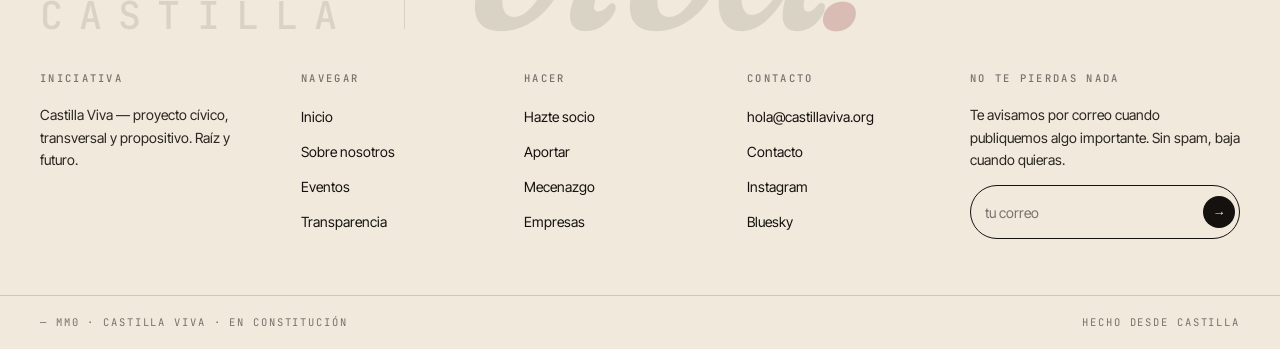
==== commit 0f42ebff: "Lazy-load hero videos and remove grain overlay The 4 hero videos all had autoplay/preload=auto, so t" ====
--- a/index.html
+++ b/index.html
@@ -58,14 +58,6 @@
       position: absolute; inset: 0;
       background: linear-gradient(180deg, rgba(20,17,14,0) 30%, rgba(20,17,14,.55) 100%);
     }
-    .hero .grain {
-      position: absolute; inset: 0;
-      opacity: .14;
-      mix-blend-mode: overlay;
-      background-image: radial-gradient(rgba(240,233,220,.5) 1px, transparent 1px);
-      background-size: 3px 3px;
-      pointer-events: none;
-    }
 
     /* Etiqueta de escena (arriba derecha) */
     .scene-label {
@@ -492,14 +484,13 @@
        ──────────────────────────────────────────────────── -->
   <section class="hero" id="inicio" data-screen-label="01 Inicio">
 
-    <!-- Capas de vídeo/escena -->
-    <video class="scene active" data-scene="0" src="video/lavanda-brihuega.mp4" autoplay muted loop playsinline></video>
-    <video class="scene" data-scene="1" src="video/estepa-manchega.mp4" autoplay muted loop playsinline preload="auto"></video>
-    <video class="scene" data-scene="2" src="video/marcantabrico.mp4" autoplay muted loop playsinline preload="auto"></video>
-    <video class="scene" data-scene="3" src="video/vistaaereamadrid.mp4" style="object-position: 50% 56%;" autoplay muted loop playsinline preload="auto"></video>
+    <!-- Capas de vídeo/escena — solo la primera precarga; el resto se carga bajo demanda -->
+    <video class="scene active" data-scene="0" src="video/lavanda-brihuega.mp4" autoplay muted loop playsinline preload="auto"></video>
+    <video class="scene" data-scene="1" src="video/estepa-manchega.mp4" muted loop playsinline preload="none"></video>
+    <video class="scene" data-scene="2" src="video/marcantabrico.mp4" muted loop playsinline preload="none"></video>
+    <video class="scene" data-scene="3" src="video/vistaaereamadrid.mp4" style="object-position: 50% 56%;" muted loop playsinline preload="none"></video>
 
     <div class="overlay"></div>
-    <div class="grain"></div>
 
     <!-- Etiqueta arriba derecha -->
     <div class="scene-label" id="scene-label">
@@ -543,7 +534,7 @@
           como espacio de orgullo compartido por madrileños, manchegos, cántabros,
           riojanos, segovianos, burgaleses, toledanos y sorianos.
         </p>
-        <a class="btn" href="sobre-nosotros.html">
+        <a class="btn" href="/sobre-nosotros">
           Sobre nosotros
           <span class="bubble">→</span>
         </a>
@@ -596,7 +587,7 @@
           Empuja <em>Castilla</em> con nosotros.
         </h2>
         <div class="ctas">
-          <a class="btn-primary" href="hazte-socio.html">
+          <a class="btn-primary" href="/hazte-socio">
             Hazte socio
             <span class="bubble">→</span>
           </a>
@@ -638,6 +629,9 @@
     const pips = document.querySelectorAll('.scene-label .pip');
     const labelText = document.querySelector('#scene-label .text');
     let i = 0;
+    // Precarga la siguiente escena mientras se ve la actual, en vez de
+    // descargar los 4 vídeos a la vez al entrar en la web.
+    scenes[(i + 1) % scenes.length].preload = 'auto';
     setInterval(() => {
       scenes[i].classList.remove('active');
       pips[i].classList.remove('active');
@@ -645,6 +639,8 @@
       scenes[i].classList.add('active');
       pips[i].classList.add('active');
       labelText.textContent = SCENES[i];
+      scenes[i].play();
+      scenes[(i + 1) % scenes.length].preload = 'auto';
     }, 4800);
   })();
 
